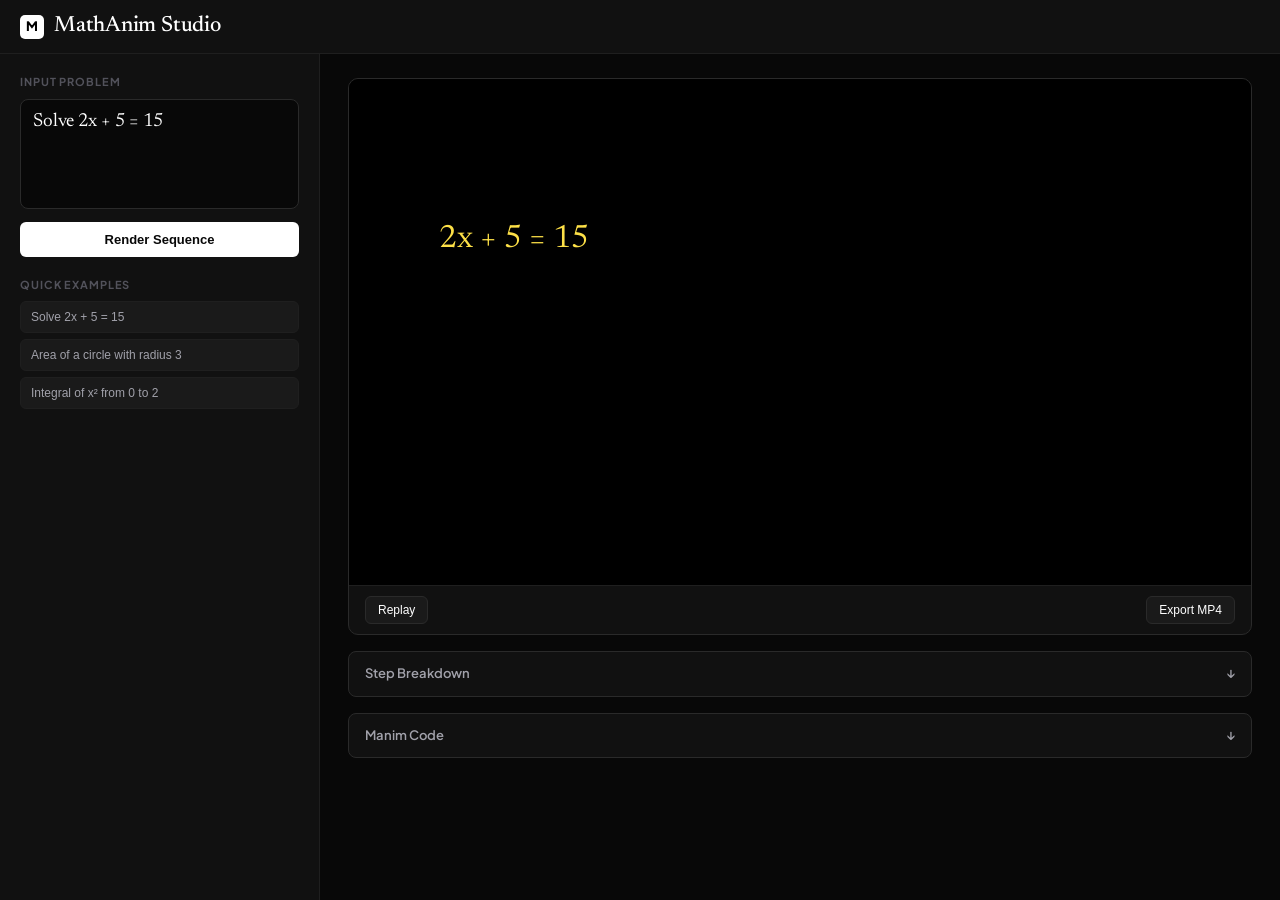
==== MathAnim Studio.html @ 19101f1b "feat: deterministic template engine, compass constructions, and agent pipeline upgrade - Added 18 de" ====
<!DOCTYPE html>
<html lang="en">
<head>
<meta charset="utf-8">
<meta name="viewport" content="width=device-width, initial-scale=1">
<title>MathAnim Studio</title>
<link rel="preconnect" href="https://fonts.googleapis.com">
<link href="https://fonts.googleapis.com/css2?family=Fira+Code:wght@400;500&family=Newsreader:ital,opsz,wght@0,6..72,400;0,6..72,500;1,6..72,400&family=Plus+Jakarta+Sans:wght@400;500;600;700&display=swap" rel="stylesheet">
<style>
:root {
  /* Classic Obsidian Theme */
  --bg-app: #080808;
  --bg-sidebar: #111111;
  --bg-card: #1a1a1a;
  --bg-card-hover: #262626;
  --stage-bg: #000000;
  
  --border: #2a2a2a;
  --border-subtle: #1f1f1f;
  
  --text-main: #ffffff;
  --text-muted: #a1a1aa;
  --text-dim: #52525b;
  
  --accent: #ffffff;
  --accent-gold: #fde047;
  
  --font-sans: 'Plus Jakarta Sans', system-ui, sans-serif;
  --font-serif: 'Newsreader', serif;
  --font-mono: 'Fira Code', monospace;
}

* { box-sizing: border-box; margin: 0; padding: 0; }

body {
  background: var(--bg-app);
  color: var(--text-main);
  font-family: var(--font-sans);
  font-size: 14px;
  line-height: 1.5;
  min-height: 100vh;
  display: flex;
  flex-direction: column;
}

header {
  height: 54px;
  border-bottom: 1px solid var(--border-subtle);
  padding: 0 20px;
  display: flex;
  align-items: center;
  justify-content: space-between;
  background: var(--bg-sidebar);
}

.brand {
  display: flex;
  align-items: center;
  gap: 10px;
}

.brand-badge {
  width: 24px;
  height: 24px;
  background: var(--accent);
  border-radius: 5px;
  color: #000;
  font-weight: 800;
  font-size: 13px;
  display: flex;
  align-items: center;
  justify-content: center;
}

.brand-title {
  font-family: var(--font-serif);
  font-size: 22px;
  font-weight: 500;
  letter-spacing: -0.01em;
}

.app-grid {
  display: grid;
  grid-template-columns: 320px 1fr;
  flex: 1;
}

@media (max-width: 860px) {
  .app-grid { grid-template-columns: 1fr; }
}

aside {
  background: var(--bg-sidebar);
  border-right: 1px solid var(--border-subtle);
  padding: 20px;
  display: flex;
  flex-direction: column;
  gap: 20px;
}

.section-label {
  font-size: 11px;
  font-weight: 700;
  text-transform: uppercase;
  letter-spacing: 0.08em;
  color: var(--text-dim);
  margin-bottom: 8px;
}

textarea#q {
  width: 100%;
  height: 110px;
  background: var(--bg-app);
  border: 1px solid var(--border);
  border-radius: 8px;
  padding: 12px;
  color: var(--text-main);
  font-family: var(--font-serif);
  font-size: 19px;
  resize: none;
  transition: border-color 0.15s;
}

textarea#q:focus {
  outline: none;
  border-color: var(--accent-gold);
}

.primary-btn {
  width: 100%;
  background: var(--text-main);
  color: var(--bg-app);
  border: none;
  border-radius: 6px;
  padding: 10px 14px;
  font-weight: 600;
  font-size: 13px;
  cursor: pointer;
  margin-top: 8px;
  transition: opacity 0.15s;
}

.primary-btn:hover { opacity: 0.9; }

.preset-chip {
  background: var(--bg-card);
  border: 1px solid var(--border-subtle);
  color: var(--text-muted);
  padding: 8px 10px;
  border-radius: 6px;
  text-align: left;
  font-size: 12px;
  cursor: pointer;
  margin-bottom: 6px;
  width: 100%;
  transition: all 0.15s;
}

.preset-chip:hover {
  background: var(--bg-card-hover);
  color: var(--text-main);
  border-color: var(--border);
}

main {
  padding: 24px 28px;
  display: flex;
  flex-direction: column;
  gap: 16px;
  max-width: 1000px;
}

.viewport-card {
  background: var(--bg-sidebar);
  border: 1px solid var(--border);
  border-radius: 10px;
  overflow: hidden;
}

.stage {
  background: var(--stage-bg);
  aspect-ratio: 16/9;
  padding: 6% 10%;
  display: flex;
  flex-direction: column;
  justify-content: center;
  gap: 14px;
  border-bottom: 1px solid var(--border-subtle);
}

.stage div {
  font-family: var(--font-serif);
  font-size: clamp(20px, 3vw, 32px);
  color: var(--text-main);
  opacity: 0;
  transform: translateY(6px);
  transition: all 0.3s ease;
}

.stage div.on { opacity: 0.3; transform: none; }
.stage div.cur { opacity: 1; transform: none; color: var(--accent-gold); }

.action-bar {
  padding: 10px 16px;
  display: flex;
  justify-content: space-between;
  align-items: center;
}

.sec-btn {
  background: var(--bg-card);
  border: 1px solid var(--border);
  color: var(--text-main);
  padding: 6px 12px;
  border-radius: 6px;
  font-size: 12px;
  font-weight: 500;
  cursor: pointer;
  transition: background 0.15s;
}

.sec-btn:hover { background: var(--bg-card-hover); }

details {
  background: var(--bg-sidebar);
  border: 1px solid var(--border);
  border-radius: 8px;
  overflow: hidden;
}

summary {
  padding: 12px 16px;
  font-weight: 600;
  font-size: 13px;
  color: var(--text-muted);
  cursor: pointer;
  display: flex;
  justify-content: space-between;
  user-select: none;
}

summary:hover { color: var(--text-main); }

.drawer-inner {
  padding: 16px 20px;
  border-top: 1px solid var(--border-subtle);
  background: var(--bg-app);
}

.solution-block {
  display: flex;
  flex-direction: column;
}

.step-row {
  display: grid;
  grid-template-columns: 32px 1fr;
  gap: 14px;
  padding: 14px 0;
  border-bottom: 1px solid var(--border-subtle);
}

.step-row:last-child {
  border-bottom: none;
  padding-bottom: 0;
}

.step-row:first-child {
  padding-top: 0;
}

.step-idx {
  font-size: 12px;
  font-weight: 700;
  color: var(--text-dim);
  padding-top: 3px;
}

.step-body {
  display: flex;
  flex-direction: column;
  gap: 4px;
}

.step-math {
  font-family: var(--font-serif);
  font-size: 20px;
  color: var(--text-main);
  line-height: 1.2;
}

.step-txt {
  font-size: 13px;
  color: var(--text-muted);
  font-weight: 500;
}

.step-note {
  font-size: 12px;
  color: var(--text-muted);
  background: var(--bg-sidebar);
  border-left: 2px solid var(--accent);
  padding: 6px 10px;
  margin-top: 6px;
  border-radius: 0 4px 4px 0;
  line-height: 1.45;
}

pre {
  font-family: var(--font-mono);
  font-size: 12px;
  color: var(--text-muted);
  line-height: 1.6;
  overflow-x: auto;
}
</style>
</head>
<body>

<header>
  <div class="brand">
    <div class="brand-badge">M</div>
    <span class="brand-title">MathAnim Studio</span>
  </div>
</header>

<div class="app-grid">
  <aside>
    <div>
      <div class="section-label">Input Problem</div>
      <textarea id="q">Solve 2x + 5 = 15</textarea>
      <button class="primary-btn" id="go">Render Sequence</button>
    </div>

    <div>
      <div class="section-label">Quick Examples</div>
      <button class="preset-chip">Solve 2x + 5 = 15</button>
      <button class="preset-chip">Area of a circle with radius 3</button>
      <button class="preset-chip">Integral of x² from 0 to 2</button>
    </div>
  </aside>

  <main>
    <div class="viewport-card">
      <div class="stage" id="stage"></div>
      <div class="action-bar">
        <button class="sec-btn" id="replay">Replay</button>
        <button class="sec-btn" id="dl">Export MP4</button>
      </div>
    </div>

    <details>
      <summary><span>Step Breakdown</span><span>↓</span></summary>
      <div class="drawer-inner">
        <div class="solution-block" id="steps"></div>
      </div>
    </details>

    <details>
      <summary><span>Manim Code</span><span>↓</span></summary>
      <div class="drawer-inner">
<pre>from manim import *

class MathSolution(Scene):
    def construct(self):
        eq1 = MathTex("2x + 5 = 15")
        self.play(Write(eq1))
        eq2 = MathTex("2x = 10")
        self.play(Transform(eq1, eq2))
        eq3 = MathTex("x = 5")
        self.play(Transform(eq1, eq3))</pre>
      </div>
    </details>
  </main>
</div>

<script>
var $ = function(i) { return document.getElementById(i); };

var S = [
  [
    '2x + 5 = 15', 
    'Start with the equation.',
    'Isolate the variable term (2x) by undoing addition first.'
  ],
  [
    '2x = 10', 
    'Subtract 5 from both sides.',
    'Whatever operation is applied to one side must be applied to the other to preserve equality: (2x + 5) - 5 = 15 - 5.'
  ],
  [
    'x = 5', 
    'Divide both sides by 2.',
    'Since x is multiplied by 2, perform the inverse operation (division by 2) to solve for x: 10 / 2 = 5.'
  ],
  [
    '2(5) + 5 = 15', 
    'Verify substitution result.',
    'Substitute x = 5 back into the original equation: 2(5) + 5 = 10 + 5 = 15. The solution holds true.'
  ]
];

var timer = null;

S.forEach(function(s, i) {
  var d = document.createElement('div');
  d.textContent = s[0];
  $('stage').appendChild(d);
  
  var row = document.createElement('div');
  row.className = 'step-row';
  
  var html = '<span class="step-idx">0' + (i + 1) + '</span>' +
             '<div class="step-body">' +
               '<div class="step-math">' + s[0] + '</div>' +
               '<div class="step-txt">' + s[1] + '</div>';
               
  if (s[2]) {
    html += '<div class="step-note">' + s[2] + '</div>';
  }
  
  html += '</div>';
  row.innerHTML = html;
  $('steps').appendChild(row);
});

function show(n) {
  var d = $('stage').children;
  for (var i = 0; i < S.length; i++) {
    d[i].className = i < n ? 'on' : i === n ? 'cur' : '';
  }
}

function play() {
  clearInterval(timer);
  var i = 0;
  show(-1);
  timer = setInterval(function() {
    show(i);
    i++;
    if (i >= S.length) clearInterval(timer);
  }, 2000);
  setTimeout(function() { show(0); i = 1; }, 50);
}

$('replay').onclick = play;
$('go').onclick = play;
document.querySelectorAll('.preset-chip').forEach(function(b) {
  b.onclick = function() { $('q').value = b.textContent; };
});

play();
</script>
</body>
</html>
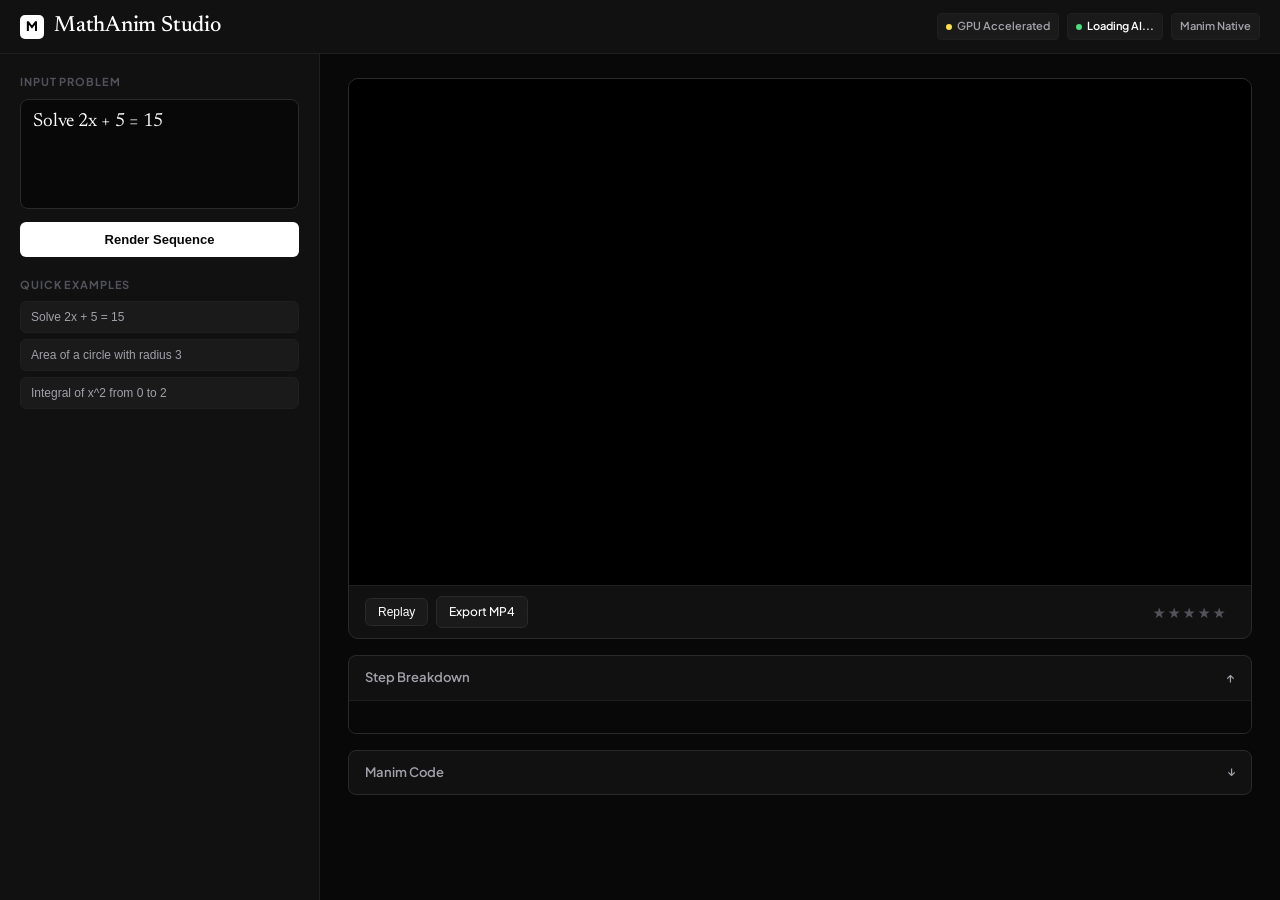
==== commit 6bbb4e40: "feat(ui): match obsidian studio design and typography from MathAnim Studio.html - Adopted Classic Ob" ====
--- a/MathAnim Studio.html
+++ b/MathAnim Studio.html
@@ -1,365 +1,342 @@
 <!DOCTYPE html>
 <html lang="en">
 <head>
-<meta charset="utf-8">
-<meta name="viewport" content="width=device-width, initial-scale=1">
-<title>MathAnim Studio</title>
-<link rel="preconnect" href="https://fonts.googleapis.com">
-<link href="https://fonts.googleapis.com/css2?family=Fira+Code:wght@400;500&family=Newsreader:ital,opsz,wght@0,6..72,400;0,6..72,500;1,6..72,400&family=Plus+Jakarta+Sans:wght@400;500;600;700&display=swap" rel="stylesheet">
-<style>
-:root {
-  /* Classic Obsidian Theme */
-  --bg-app: #080808;
-  --bg-sidebar: #111111;
-  --bg-card: #1a1a1a;
-  --bg-card-hover: #262626;
-  --stage-bg: #000000;
-  
-  --border: #2a2a2a;
-  --border-subtle: #1f1f1f;
-  
-  --text-main: #ffffff;
-  --text-muted: #a1a1aa;
-  --text-dim: #52525b;
-  
-  --accent: #ffffff;
-  --accent-gold: #fde047;
-  
-  --font-sans: 'Plus Jakarta Sans', system-ui, sans-serif;
-  --font-serif: 'Newsreader', serif;
-  --font-mono: 'Fira Code', monospace;
-}
-
-* { box-sizing: border-box; margin: 0; padding: 0; }
-
-body {
-  background: var(--bg-app);
-  color: var(--text-main);
-  font-family: var(--font-sans);
-  font-size: 14px;
-  line-height: 1.5;
-  min-height: 100vh;
-  display: flex;
-  flex-direction: column;
-}
-
-header {
-  height: 54px;
-  border-bottom: 1px solid var(--border-subtle);
-  padding: 0 20px;
-  display: flex;
-  align-items: center;
-  justify-content: space-between;
-  background: var(--bg-sidebar);
-}
-
-.brand {
-  display: flex;
-  align-items: center;
-  gap: 10px;
-}
-
-.brand-badge {
-  width: 24px;
-  height: 24px;
-  background: var(--accent);
-  border-radius: 5px;
-  color: #000;
-  font-weight: 800;
-  font-size: 13px;
-  display: flex;
-  align-items: center;
-  justify-content: center;
-}
-
-.brand-title {
-  font-family: var(--font-serif);
-  font-size: 22px;
-  font-weight: 500;
-  letter-spacing: -0.01em;
-}
-
-.app-grid {
-  display: grid;
-  grid-template-columns: 320px 1fr;
-  flex: 1;
-}
-
-@media (max-width: 860px) {
-  .app-grid { grid-template-columns: 1fr; }
-}
-
-aside {
-  background: var(--bg-sidebar);
-  border-right: 1px solid var(--border-subtle);
-  padding: 20px;
-  display: flex;
-  flex-direction: column;
-  gap: 20px;
-}
-
-.section-label {
-  font-size: 11px;
-  font-weight: 700;
-  text-transform: uppercase;
-  letter-spacing: 0.08em;
-  color: var(--text-dim);
-  margin-bottom: 8px;
-}
-
-textarea#q {
-  width: 100%;
-  height: 110px;
-  background: var(--bg-app);
-  border: 1px solid var(--border);
-  border-radius: 8px;
-  padding: 12px;
-  color: var(--text-main);
-  font-family: var(--font-serif);
-  font-size: 19px;
-  resize: none;
-  transition: border-color 0.15s;
-}
-
-textarea#q:focus {
-  outline: none;
-  border-color: var(--accent-gold);
-}
-
-.primary-btn {
-  width: 100%;
-  background: var(--text-main);
-  color: var(--bg-app);
-  border: none;
-  border-radius: 6px;
-  padding: 10px 14px;
-  font-weight: 600;
-  font-size: 13px;
-  cursor: pointer;
-  margin-top: 8px;
-  transition: opacity 0.15s;
-}
-
-.primary-btn:hover { opacity: 0.9; }
-
-.preset-chip {
-  background: var(--bg-card);
-  border: 1px solid var(--border-subtle);
-  color: var(--text-muted);
-  padding: 8px 10px;
-  border-radius: 6px;
-  text-align: left;
-  font-size: 12px;
-  cursor: pointer;
-  margin-bottom: 6px;
-  width: 100%;
-  transition: all 0.15s;
-}
-
-.preset-chip:hover {
-  background: var(--bg-card-hover);
-  color: var(--text-main);
-  border-color: var(--border);
-}
-
-main {
-  padding: 24px 28px;
-  display: flex;
-  flex-direction: column;
-  gap: 16px;
-  max-width: 1000px;
-}
-
-.viewport-card {
-  background: var(--bg-sidebar);
-  border: 1px solid var(--border);
-  border-radius: 10px;
-  overflow: hidden;
-}
-
-.stage {
-  background: var(--stage-bg);
-  aspect-ratio: 16/9;
-  padding: 6% 10%;
-  display: flex;
-  flex-direction: column;
-  justify-content: center;
-  gap: 14px;
-  border-bottom: 1px solid var(--border-subtle);
-}
-
-.stage div {
-  font-family: var(--font-serif);
-  font-size: clamp(20px, 3vw, 32px);
-  color: var(--text-main);
-  opacity: 0;
-  transform: translateY(6px);
-  transition: all 0.3s ease;
-}
-
-.stage div.on { opacity: 0.3; transform: none; }
-.stage div.cur { opacity: 1; transform: none; color: var(--accent-gold); }
-
-.action-bar {
-  padding: 10px 16px;
-  display: flex;
-  justify-content: space-between;
-  align-items: center;
-}
-
-.sec-btn {
-  background: var(--bg-card);
-  border: 1px solid var(--border);
-  color: var(--text-main);
-  padding: 6px 12px;
-  border-radius: 6px;
-  font-size: 12px;
-  font-weight: 500;
-  cursor: pointer;
-  transition: background 0.15s;
-}
-
-.sec-btn:hover { background: var(--bg-card-hover); }
-
-details {
-  background: var(--bg-sidebar);
-  border: 1px solid var(--border);
-  border-radius: 8px;
-  overflow: hidden;
-}
-
-summary {
-  padding: 12px 16px;
-  font-weight: 600;
-  font-size: 13px;
-  color: var(--text-muted);
-  cursor: pointer;
-  display: flex;
-  justify-content: space-between;
-  user-select: none;
-}
-
-summary:hover { color: var(--text-main); }
-
-.drawer-inner {
-  padding: 16px 20px;
-  border-top: 1px solid var(--border-subtle);
-  background: var(--bg-app);
-}
-
-.solution-block {
-  display: flex;
-  flex-direction: column;
-}
-
-.step-row {
-  display: grid;
-  grid-template-columns: 32px 1fr;
-  gap: 14px;
-  padding: 14px 0;
-  border-bottom: 1px solid var(--border-subtle);
-}
-
-.step-row:last-child {
-  border-bottom: none;
-  padding-bottom: 0;
-}
-
-.step-row:first-child {
-  padding-top: 0;
-}
-
-.step-idx {
-  font-size: 12px;
-  font-weight: 700;
-  color: var(--text-dim);
-  padding-top: 3px;
-}
-
-.step-body {
-  display: flex;
-  flex-direction: column;
-  gap: 4px;
-}
-
-.step-math {
-  font-family: var(--font-serif);
-  font-size: 20px;
-  color: var(--text-main);
-  line-height: 1.2;
-}
-
-.step-txt {
-  font-size: 13px;
-  color: var(--text-muted);
-  font-weight: 500;
-}
-
-.step-note {
-  font-size: 12px;
-  color: var(--text-muted);
-  background: var(--bg-sidebar);
-  border-left: 2px solid var(--accent);
-  padding: 6px 10px;
-  margin-top: 6px;
-  border-radius: 0 4px 4px 0;
-  line-height: 1.45;
-}
-
-pre {
-  font-family: var(--font-mono);
-  font-size: 12px;
-  color: var(--text-muted);
-  line-height: 1.6;
-  overflow-x: auto;
-}
-</style>
+  <meta charset="utf-8" />
+  <meta name="viewport" content="width=device-width, initial-scale=1" />
+  <title>MathAnim Studio</title>
+  <link rel="preconnect" href="https://fonts.googleapis.com" />
+  <link rel="preconnect" href="https://fonts.gstatic.com" crossorigin />
+  <link href="https://fonts.googleapis.com/css2?family=Fira+Code:wght@400;500&family=Newsreader:ital,opsz,wght@0,6..72,400;0,6..72,500;1,6..72,400&family=Plus+Jakarta+Sans:wght@400;500;600;700&display=swap" rel="stylesheet" />
+  <link rel="stylesheet" href="/static/style.css" />
+  <style>
+    /* Inlined Fallback Styles matching Obsidian Theme */
+    :root {
+      --bg-app: #080808;
+      --bg-sidebar: #111111;
+      --bg-card: #1a1a1a;
+      --bg-card-hover: #262626;
+      --stage-bg: #000000;
+      --border: #2a2a2a;
+      --border-subtle: #1f1f1f;
+      --text-main: #ffffff;
+      --text-muted: #a1a1aa;
+      --text-dim: #52525b;
+      --accent: #ffffff;
+      --accent-gold: #fde047;
+      --font-sans: 'Plus Jakarta Sans', system-ui, sans-serif;
+      --font-serif: 'Newsreader', serif;
+      --font-mono: 'Fira Code', monospace;
+    }
+    * { box-sizing: border-box; margin: 0; padding: 0; }
+    body {
+      background: var(--bg-app);
+      color: var(--text-main);
+      font-family: var(--font-sans);
+      font-size: 14px;
+      line-height: 1.5;
+      min-height: 100vh;
+      display: flex;
+      flex-direction: column;
+    }
+    header {
+      height: 54px;
+      border-bottom: 1px solid var(--border-subtle);
+      padding: 0 20px;
+      display: flex;
+      align-items: center;
+      justify-content: space-between;
+      background: var(--bg-sidebar);
+    }
+    .brand { display: flex; align-items: center; gap: 10px; }
+    .brand-badge {
+      width: 24px; height: 24px;
+      background: var(--accent);
+      border-radius: 5px;
+      color: #000;
+      font-weight: 800;
+      font-size: 13px;
+      display: flex; align-items: center; justify-content: center;
+    }
+    .brand-title {
+      font-family: var(--font-serif);
+      font-size: 22px;
+      font-weight: 500;
+      letter-spacing: -0.01em;
+    }
+    .header-badges { display: flex; align-items: center; gap: 8px; }
+    .badge {
+      font-size: 11px; font-weight: 600;
+      padding: 4px 8px; border-radius: 4px;
+      background: var(--bg-card);
+      border: 1px solid var(--border-subtle);
+      color: var(--text-muted);
+      display: flex; align-items: center; gap: 5px;
+    }
+    .badge-dot { width: 6px; height: 6px; border-radius: 50%; background: var(--text-dim); }
+    .badge-gpu .badge-dot { background: var(--accent-gold); }
+    .badge-model { color: var(--text-main); }
+    .app-grid {
+      display: grid;
+      grid-template-columns: 320px 1fr;
+      flex: 1;
+    }
+    @media (max-width: 860px) { .app-grid { grid-template-columns: 1fr; } }
+    aside {
+      background: var(--bg-sidebar);
+      border-right: 1px solid var(--border-subtle);
+      padding: 20px;
+      display: flex; flex-direction: column; gap: 20px;
+    }
+    .section-label {
+      font-size: 11px; font-weight: 700;
+      text-transform: uppercase;
+      letter-spacing: 0.08em;
+      color: var(--text-dim);
+      margin-bottom: 8px;
+    }
+    textarea#q {
+      width: 100%; height: 110px;
+      background: var(--bg-app);
+      border: 1px solid var(--border);
+      border-radius: 8px;
+      padding: 12px;
+      color: var(--text-main);
+      font-family: var(--font-serif);
+      font-size: 19px;
+      resize: none;
+      transition: border-color 0.15s;
+    }
+    textarea#q:focus { outline: none; border-color: var(--accent-gold); }
+    .primary-btn {
+      width: 100%;
+      background: var(--text-main);
+      color: var(--bg-app);
+      border: none;
+      border-radius: 6px;
+      padding: 10px 14px;
+      font-weight: 600; font-size: 13px;
+      cursor: pointer;
+      margin-top: 8px;
+      transition: opacity 0.15s;
+    }
+    .primary-btn:hover { opacity: 0.9; }
+    .primary-btn:disabled { opacity: 0.4; cursor: not-allowed; }
+    .preset-chip {
+      background: var(--bg-card);
+      border: 1px solid var(--border-subtle);
+      color: var(--text-muted);
+      padding: 8px 10px;
+      border-radius: 6px;
+      text-align: left;
+      font-size: 12px;
+      cursor: pointer;
+      margin-bottom: 6px;
+      width: 100%;
+      transition: all 0.15s;
+      overflow: hidden; text-overflow: ellipsis; white-space: nowrap;
+    }
+    .preset-chip:hover {
+      background: var(--bg-card-hover);
+      color: var(--text-main);
+      border-color: var(--border);
+    }
+    .preset-chip span.chip-cat { color: var(--text-dim); font-weight: 600; margin-right: 4px; }
+    .pipeline-tracker {
+      display: none;
+      background: var(--bg-card);
+      border: 1px solid var(--border);
+      border-radius: 6px;
+      padding: 12px;
+      margin-top: 10px;
+    }
+    .tracker-header {
+      display: flex; justify-content: space-between; align-items: center;
+      font-size: 11px; font-weight: 600; color: var(--text-muted); margin-bottom: 6px;
+    }
+    .progress-track {
+      width: 100%; height: 3px; background: var(--border-subtle); border-radius: 2px; overflow: hidden;
+    }
+    .progress-fill { height: 100%; width: 0%; background: var(--accent-gold); transition: width 0.3s ease; }
+    .error-banner {
+      display: none; font-size: 12px; color: #f87171;
+      background: rgba(239, 68, 68, 0.1); border: 1px solid rgba(239, 68, 68, 0.2);
+      border-radius: 6px; padding: 8px 10px; margin-top: 8px;
+    }
+    main {
+      padding: 24px 28px;
+      display: flex; flex-direction: column; gap: 16px;
+      max-width: 1000px;
+    }
+    .viewport-card {
+      background: var(--bg-sidebar);
+      border: 1px solid var(--border);
+      border-radius: 10px;
+      overflow: hidden;
+    }
+    .stage {
+      background: var(--stage-bg);
+      aspect-ratio: 16/9;
+      padding: 6% 10%;
+      display: flex; flex-direction: column; justify-content: center;
+      gap: 14px;
+      border-bottom: 1px solid var(--border-subtle);
+      position: relative;
+      overflow: hidden;
+    }
+    .stage-sequence {
+      display: flex; flex-direction: column; justify-content: center;
+      gap: 14px; width: 100%; height: 100%;
+    }
+    .stage-sequence div {
+      font-family: var(--font-serif);
+      font-size: clamp(20px, 3vw, 32px);
+      color: var(--text-main);
+      opacity: 0; transform: translateY(6px);
+      transition: all 0.3s ease;
+    }
+    .stage-sequence div.on { opacity: 0.3; transform: none; }
+    .stage-sequence div.cur { opacity: 1; transform: none; color: var(--accent-gold); }
+    #resultVideo { display: none; width: 100%; height: 100%; object-fit: contain; background: #000; }
+    .action-bar { padding: 10px 16px; display: flex; justify-content: space-between; align-items: center; }
+    .action-left { display: flex; align-items: center; gap: 8px; }
+    .action-right { display: flex; align-items: center; gap: 10px; }
+    .sec-btn {
+      background: var(--bg-card);
+      border: 1px solid var(--border);
+      color: var(--text-main);
+      padding: 6px 12px;
+      border-radius: 6px;
+      font-size: 12px; font-weight: 500;
+      cursor: pointer; transition: background 0.15s;
+      text-decoration: none; display: inline-flex; align-items: center; gap: 4px;
+    }
+    .sec-btn:hover { background: var(--bg-card-hover); }
+    .star-rating { display: flex; align-items: center; gap: 3px; cursor: pointer; }
+    .star-rating span { font-size: 14px; color: var(--text-dim); transition: color 0.15s; }
+    .star-rating span:hover, .star-rating span.active { color: var(--accent-gold); }
+    details { background: var(--bg-sidebar); border: 1px solid var(--border); border-radius: 8px; overflow: hidden; }
+    summary {
+      padding: 12px 16px; font-weight: 600; font-size: 13px; color: var(--text-muted);
+      cursor: pointer; display: flex; justify-content: space-between; user-select: none;
+    }
+    summary:hover { color: var(--text-main); }
+    summary .chevron { transition: transform 0.2s ease; font-size: 12px; }
+    details[open] summary .chevron { transform: rotate(180deg); }
+    .drawer-inner { padding: 16px 20px; border-top: 1px solid var(--border-subtle); background: var(--bg-app); }
+    .solution-block { display: flex; flex-direction: column; }
+    .step-row {
+      display: grid; grid-template-columns: 32px 1fr; gap: 14px; padding: 14px 0; border-bottom: 1px solid var(--border-subtle);
+    }
+    .step-row:last-child { border-bottom: none; padding-bottom: 0; }
+    .step-row:first-child { padding-top: 0; }
+    .step-idx { font-size: 12px; font-weight: 700; color: var(--text-dim); padding-top: 3px; }
+    .step-body { display: flex; flex-direction: column; gap: 4px; }
+    .step-math { font-family: var(--font-serif); font-size: 20px; color: var(--text-main); line-height: 1.2; }
+    .step-txt { font-size: 13px; color: var(--text-muted); font-weight: 500; }
+    .step-note {
+      font-size: 12px; color: var(--text-muted); background: var(--bg-sidebar);
+      border-left: 2px solid var(--accent); padding: 6px 10px; margin-top: 6px;
+      border-radius: 0 4px 4px 0; line-height: 1.45;
+    }
+    pre {
+      font-family: var(--font-mono); font-size: 12px; color: var(--text-muted);
+      line-height: 1.6; overflow-x: auto; white-space: pre-wrap; word-break: break-all;
+    }
+  </style>
 </head>
 <body>
 
-<header>
-  <div class="brand">
-    <div class="brand-badge">M</div>
-    <span class="brand-title">MathAnim Studio</span>
-  </div>
-</header>
-
-<div class="app-grid">
-  <aside>
-    <div>
-      <div class="section-label">Input Problem</div>
-      <textarea id="q">Solve 2x + 5 = 15</textarea>
-      <button class="primary-btn" id="go">Render Sequence</button>
+  <header>
+    <div class="brand">
+      <div class="brand-badge">M</div>
+      <span class="brand-title">MathAnim Studio</span>
     </div>
 
-    <div>
-      <div class="section-label">Quick Examples</div>
-      <button class="preset-chip">Solve 2x + 5 = 15</button>
-      <button class="preset-chip">Area of a circle with radius 3</button>
-      <button class="preset-chip">Integral of x² from 0 to 2</button>
+    <div class="header-badges">
+      <div class="badge badge-gpu">
+        <span class="badge-dot"></span>
+        <span>GPU Accelerated</span>
+      </div>
+      <div class="badge badge-model">
+        <span class="badge-dot" style="background:#4ade80;"></span>
+        <span id="modelBadge">Loading AI...</span>
+      </div>
+      <div class="badge badge-engine">
+        <span>Manim Native</span>
+      </div>
     </div>
-  </aside>
-
-  <main>
-    <div class="viewport-card">
-      <div class="stage" id="stage"></div>
-      <div class="action-bar">
-        <button class="sec-btn" id="replay">Replay</button>
-        <button class="sec-btn" id="dl">Export MP4</button>
-      </div>
-    </div>
-
-    <details>
-      <summary><span>Step Breakdown</span><span>↓</span></summary>
-      <div class="drawer-inner">
-        <div class="solution-block" id="steps"></div>
-      </div>
-    </details>
-
-    <details>
-      <summary><span>Manim Code</span><span>↓</span></summary>
-      <div class="drawer-inner">
-<pre>from manim import *
+  </header>
+
+  <div class="app-grid">
+    <aside>
+      <div>
+        <div class="section-label">Input Problem</div>
+        <textarea id="q" placeholder="Type a mathematical problem...">Solve 2x + 5 = 15</textarea>
+        <button class="primary-btn" id="go">Render Sequence</button>
+        <div class="error-banner" id="errorBanner"></div>
+
+        <div class="pipeline-tracker" id="pipelineTracker">
+          <div class="tracker-header">
+            <span id="trackerStatus">Synthesizing...</span>
+            <span id="trackerPercent">0%</span>
+          </div>
+          <div class="progress-track">
+            <div class="progress-fill" id="progressFill"></div>
+          </div>
+        </div>
+      </div>
+
+      <div>
+        <div class="section-label">Quick Examples</div>
+        <div id="examplesContainer">
+          <button class="preset-chip">Solve 2x + 5 = 15</button>
+          <button class="preset-chip">Area of a circle with radius 3</button>
+          <button class="preset-chip">Integral of x^2 from 0 to 2</button>
+        </div>
+      </div>
+    </aside>
+
+    <main>
+      <div class="viewport-card">
+        <div class="stage" id="stage">
+          <div class="stage-sequence" id="stageSequence"></div>
+          <video id="resultVideo" controls playsinline>
+            <source id="resultSource" src="" type="video/mp4" />
+            Your browser does not support HTML5 video playback.
+          </video>
+        </div>
+        <div class="action-bar">
+          <div class="action-left">
+            <button class="sec-btn" id="replay">Replay</button>
+            <a class="sec-btn" id="dl" href="#" download="MathScene.mp4">Export MP4</a>
+          </div>
+          <div class="action-right">
+            <div class="star-rating" id="starRating">
+              <span data-val="1">★</span>
+              <span data-val="2">★</span>
+              <span data-val="3">★</span>
+              <span data-val="4">★</span>
+              <span data-val="5">★</span>
+            </div>
+            <span id="ratingStatus" style="font-size:11px; color:var(--text-dim);"></span>
+          </div>
+        </div>
+      </div>
+
+      <details open id="stepDrawer">
+        <summary><span>Step Breakdown</span><span class="chevron">↓</span></summary>
+        <div class="drawer-inner">
+          <div class="solution-block" id="steps"></div>
+        </div>
+      </details>
+
+      <details id="codeDrawer">
+        <summary><span>Manim Code</span><span class="chevron">↓</span></summary>
+        <div class="drawer-inner">
+          <div style="display:flex; justify-content:flex-end; margin-bottom:10px;">
+            <button class="sec-btn" id="copyBtn">Copy Code</button>
+          </div>
+          <pre><code id="codeDisplay">from manim import *
 
 class MathSolution(Scene):
     def construct(self):
@@ -368,88 +345,12 @@
         eq2 = MathTex("2x = 10")
         self.play(Transform(eq1, eq2))
         eq3 = MathTex("x = 5")
-        self.play(Transform(eq1, eq3))</pre>
-      </div>
-    </details>
-  </main>
-</div>
-
-<script>
-var $ = function(i) { return document.getElementById(i); };
-
-var S = [
-  [
-    '2x + 5 = 15', 
-    'Start with the equation.',
-    'Isolate the variable term (2x) by undoing addition first.'
-  ],
-  [
-    '2x = 10', 
-    'Subtract 5 from both sides.',
-    'Whatever operation is applied to one side must be applied to the other to preserve equality: (2x + 5) - 5 = 15 - 5.'
-  ],
-  [
-    'x = 5', 
-    'Divide both sides by 2.',
-    'Since x is multiplied by 2, perform the inverse operation (division by 2) to solve for x: 10 / 2 = 5.'
-  ],
-  [
-    '2(5) + 5 = 15', 
-    'Verify substitution result.',
-    'Substitute x = 5 back into the original equation: 2(5) + 5 = 10 + 5 = 15. The solution holds true.'
-  ]
-];
-
-var timer = null;
-
-S.forEach(function(s, i) {
-  var d = document.createElement('div');
-  d.textContent = s[0];
-  $('stage').appendChild(d);
-  
-  var row = document.createElement('div');
-  row.className = 'step-row';
-  
-  var html = '<span class="step-idx">0' + (i + 1) + '</span>' +
-             '<div class="step-body">' +
-               '<div class="step-math">' + s[0] + '</div>' +
-               '<div class="step-txt">' + s[1] + '</div>';
-               
-  if (s[2]) {
-    html += '<div class="step-note">' + s[2] + '</div>';
-  }
-  
-  html += '</div>';
-  row.innerHTML = html;
-  $('steps').appendChild(row);
-});
-
-function show(n) {
-  var d = $('stage').children;
-  for (var i = 0; i < S.length; i++) {
-    d[i].className = i < n ? 'on' : i === n ? 'cur' : '';
-  }
-}
-
-function play() {
-  clearInterval(timer);
-  var i = 0;
-  show(-1);
-  timer = setInterval(function() {
-    show(i);
-    i++;
-    if (i >= S.length) clearInterval(timer);
-  }, 2000);
-  setTimeout(function() { show(0); i = 1; }, 50);
-}
-
-$('replay').onclick = play;
-$('go').onclick = play;
-document.querySelectorAll('.preset-chip').forEach(function(b) {
-  b.onclick = function() { $('q').value = b.textContent; };
-});
-
-play();
-</script>
+        self.play(Transform(eq1, eq3))</code></pre>
+        </div>
+      </details>
+    </main>
+  </div>
+
+  <script src="/static/script.js"></script>
 </body>
 </html>
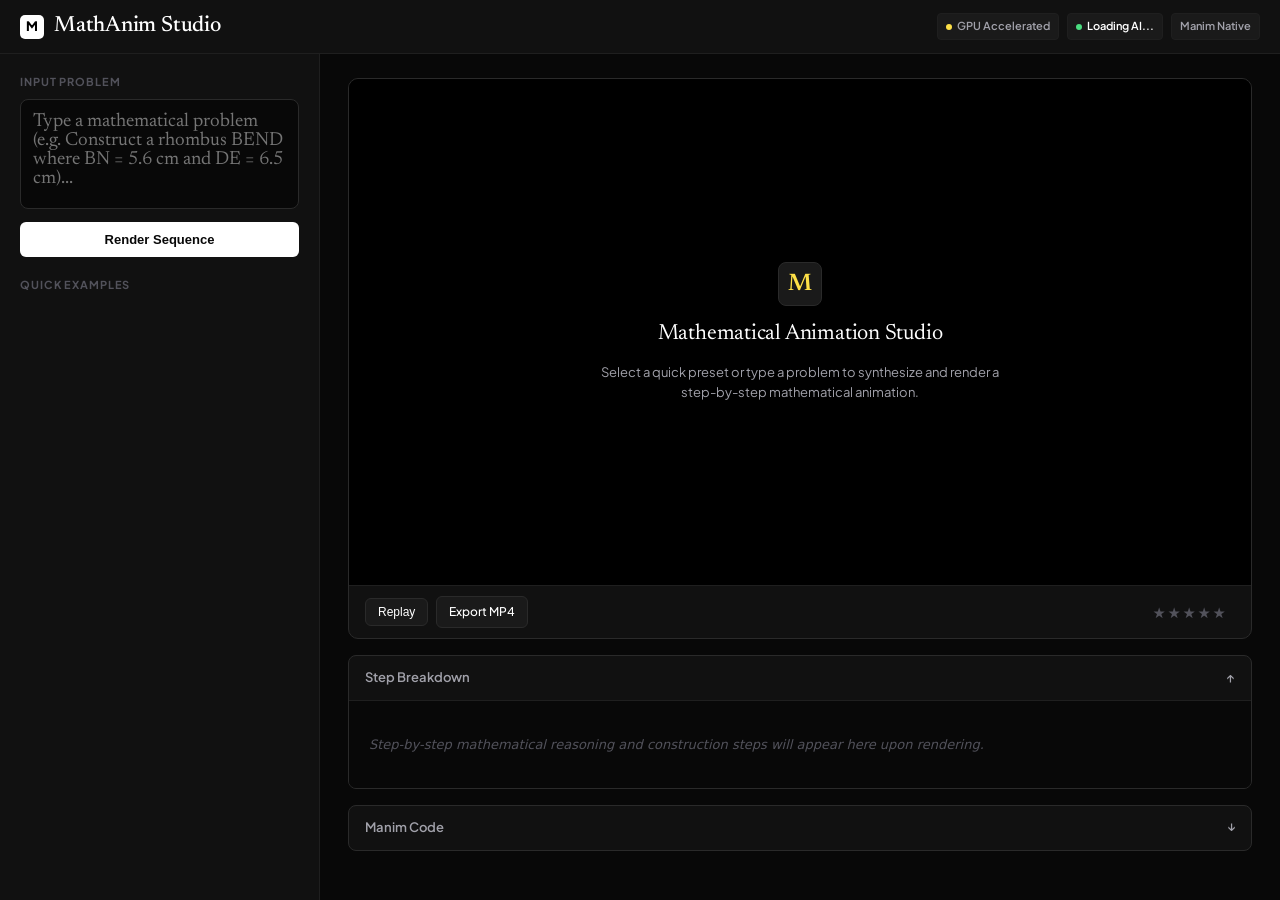
==== commit 19e49db2: "fix(ui): remove temporary 2x+5=15 mock placeholders in favor of dynamic idle and loading states" ====
--- a/MathAnim Studio.html
+++ b/MathAnim Studio.html
@@ -183,19 +183,43 @@
       position: relative;
       overflow: hidden;
     }
-    .stage-sequence {
-      display: flex; flex-direction: column; justify-content: center;
-      gap: 14px; width: 100%; height: 100%;
-    }
-    .stage-sequence div {
-      font-family: var(--font-serif);
-      font-size: clamp(20px, 3vw, 32px);
-      color: var(--text-main);
-      opacity: 0; transform: translateY(6px);
-      transition: all 0.3s ease;
-    }
-    .stage-sequence div.on { opacity: 0.3; transform: none; }
-    .stage-sequence div.cur { opacity: 1; transform: none; color: var(--accent-gold); }
+    .stage-idle {
+      display: flex; flex-direction: column; align-items: center; justify-content: center;
+      gap: 12px; text-align: center; height: 100%; width: 100%;
+    }
+    .stage-idle-badge {
+      width: 44px; height: 44px; border-radius: 8px; background: var(--bg-card);
+      border: 1px solid var(--border); color: var(--accent-gold); font-family: var(--font-serif);
+      font-size: 24px; font-weight: 600; display: flex; align-items: center; justify-content: center;
+    }
+    .stage-idle-title {
+      font-family: var(--font-serif); font-size: 22px; color: var(--text-main); letter-spacing: -0.01em;
+    }
+    .stage-idle-desc {
+      font-size: 13px; color: var(--text-muted); max-width: 420px; line-height: 1.5;
+    }
+    .stage-loading {
+      display: flex; flex-direction: column; align-items: center; justify-content: center;
+      gap: 16px; text-align: center; height: 100%; width: 100%;
+    }
+    .stage-loading-pulse {
+      width: 38px; height: 38px; border-radius: 50%;
+      border: 2px solid var(--border); border-top-color: var(--accent-gold);
+      animation: spin 0.9s linear infinite;
+    }
+    @keyframes spin {
+      to { transform: rotate(360deg); }
+    }
+    .stage-loading-prompt {
+      font-family: var(--font-serif); font-size: 20px; color: var(--accent-gold);
+      max-width: 520px; line-height: 1.35; padding: 0 16px;
+    }
+    .stage-loading-status {
+      font-size: 13px; color: var(--text-muted); letter-spacing: 0.02em;
+    }
+    .empty-state {
+      padding: 18px 0; color: var(--text-dim); font-size: 13px; font-style: italic;
+    }
     #resultVideo { display: none; width: 100%; height: 100%; object-fit: contain; background: #000; }
     .action-bar { padding: 10px 16px; display: flex; justify-content: space-between; align-items: center; }
     .action-left { display: flex; align-items: center; gap: 8px; }
@@ -271,7 +295,7 @@
     <aside>
       <div>
         <div class="section-label">Input Problem</div>
-        <textarea id="q" placeholder="Type a mathematical problem...">Solve 2x + 5 = 15</textarea>
+        <textarea id="q" placeholder="Type a mathematical problem (e.g. Construct a rhombus BEND where BN = 5.6 cm and DE = 6.5 cm)..."></textarea>
         <button class="primary-btn" id="go">Render Sequence</button>
         <div class="error-banner" id="errorBanner"></div>
 
@@ -289,9 +313,7 @@
       <div>
         <div class="section-label">Quick Examples</div>
         <div id="examplesContainer">
-          <button class="preset-chip">Solve 2x + 5 = 15</button>
-          <button class="preset-chip">Area of a circle with radius 3</button>
-          <button class="preset-chip">Integral of x^2 from 0 to 2</button>
+          <!-- Dynamically loaded from /examples -->
         </div>
       </div>
     </aside>
@@ -299,7 +321,16 @@
     <main>
       <div class="viewport-card">
         <div class="stage" id="stage">
-          <div class="stage-sequence" id="stageSequence"></div>
+          <div class="stage-idle" id="stageIdle">
+            <div class="stage-idle-badge">M</div>
+            <div class="stage-idle-title">Mathematical Animation Studio</div>
+            <div class="stage-idle-desc">Select a quick preset or type a problem to synthesize and render a step-by-step mathematical animation.</div>
+          </div>
+          <div class="stage-loading" id="stageLoading" style="display:none;">
+            <div class="stage-loading-pulse"></div>
+            <div class="stage-loading-prompt" id="loadingPrompt">Synthesizing Animation...</div>
+            <div class="stage-loading-status" id="loadingStatus">Analyzing mathematical parameters & coordinates...</div>
+          </div>
           <video id="resultVideo" controls playsinline>
             <source id="resultSource" src="" type="video/mp4" />
             Your browser does not support HTML5 video playback.
@@ -326,7 +357,9 @@
       <details open id="stepDrawer">
         <summary><span>Step Breakdown</span><span class="chevron">↓</span></summary>
         <div class="drawer-inner">
-          <div class="solution-block" id="steps"></div>
+          <div class="solution-block" id="steps">
+            <div class="empty-state">Step-by-step mathematical reasoning and construction steps will appear here upon rendering.</div>
+          </div>
         </div>
       </details>
 
@@ -336,16 +369,7 @@
           <div style="display:flex; justify-content:flex-end; margin-bottom:10px;">
             <button class="sec-btn" id="copyBtn">Copy Code</button>
           </div>
-          <pre><code id="codeDisplay">from manim import *
-
-class MathSolution(Scene):
-    def construct(self):
-        eq1 = MathTex("2x + 5 = 15")
-        self.play(Write(eq1))
-        eq2 = MathTex("2x = 10")
-        self.play(Transform(eq1, eq2))
-        eq3 = MathTex("x = 5")
-        self.play(Transform(eq1, eq3))</code></pre>
+          <pre><code id="codeDisplay"># Python Manim script will appear here after generation...</code></pre>
         </div>
       </details>
     </main>
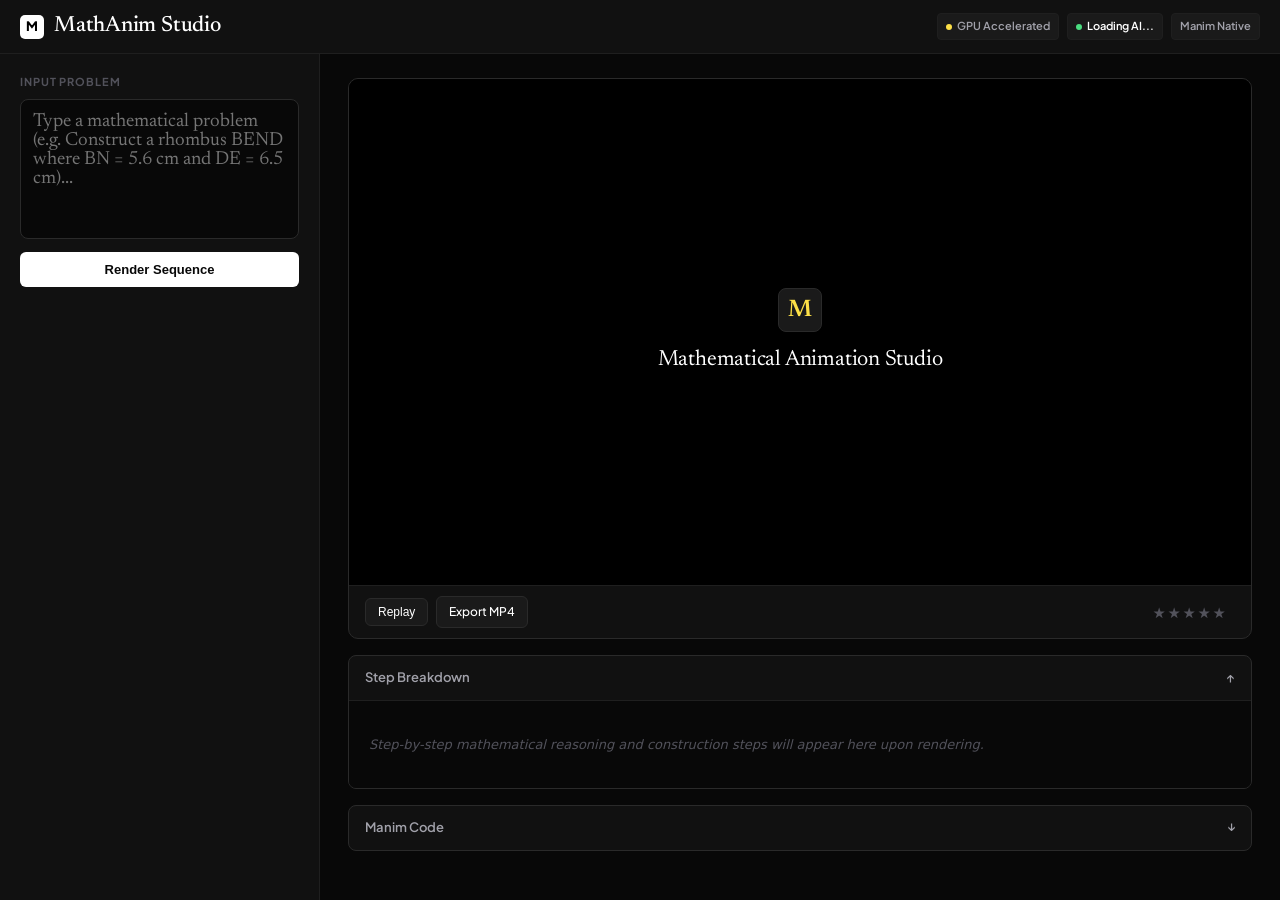
==== commit f466460f: "fix(ui): remove Quick Examples panel and preset description" ====
--- a/MathAnim Studio.html
+++ b/MathAnim Studio.html
@@ -95,7 +95,7 @@
       margin-bottom: 8px;
     }
     textarea#q {
-      width: 100%; height: 110px;
+      width: 100%; height: 140px;
       background: var(--bg-app);
       border: 1px solid var(--border);
       border-radius: 8px;
@@ -309,13 +309,6 @@
           </div>
         </div>
       </div>
-
-      <div>
-        <div class="section-label">Quick Examples</div>
-        <div id="examplesContainer">
-          <!-- Dynamically loaded from /examples -->
-        </div>
-      </div>
     </aside>
 
     <main>
@@ -324,7 +317,6 @@
           <div class="stage-idle" id="stageIdle">
             <div class="stage-idle-badge">M</div>
             <div class="stage-idle-title">Mathematical Animation Studio</div>
-            <div class="stage-idle-desc">Select a quick preset or type a problem to synthesize and render a step-by-step mathematical animation.</div>
           </div>
           <div class="stage-loading" id="stageLoading" style="display:none;">
             <div class="stage-loading-pulse"></div>
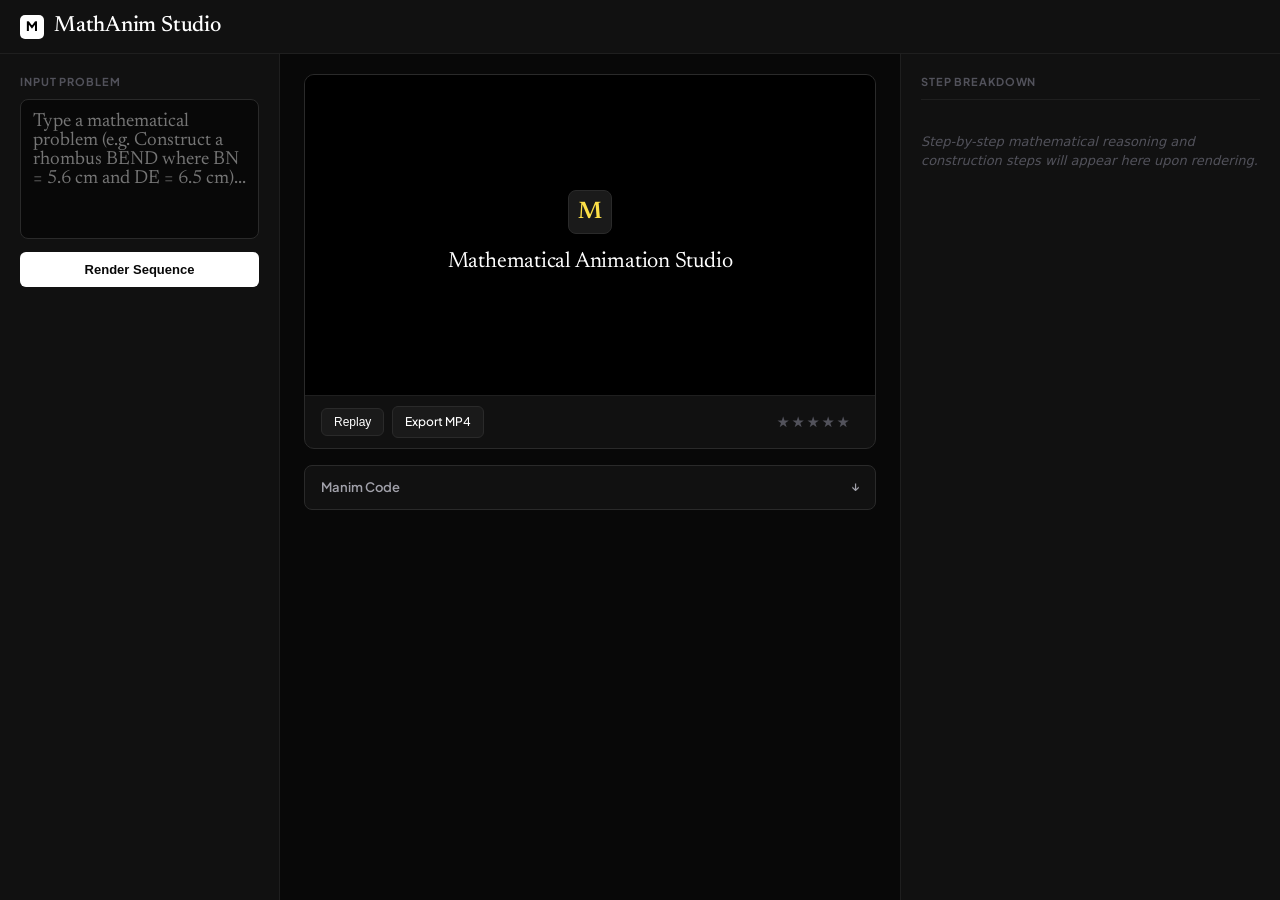
==== commit 11fdc92d: "feat(ui): 3-column studio layout with steps in right panel, removed header badges" ====
--- a/MathAnim Studio.html
+++ b/MathAnim Studio.html
@@ -77,11 +77,16 @@
     .badge-model { color: var(--text-main); }
     .app-grid {
       display: grid;
-      grid-template-columns: 320px 1fr;
+      grid-template-columns: 280px minmax(0, 1fr) 380px;
       flex: 1;
-    }
-    @media (max-width: 860px) { .app-grid { grid-template-columns: 1fr; } }
-    aside {
+      min-height: calc(100vh - 57px);
+    }
+    @media (max-width: 1200px) { .app-grid { grid-template-columns: 260px minmax(0, 1fr) 340px; } }
+    @media (max-width: 960px) {
+      .app-grid { grid-template-columns: 1fr; height: auto; }
+      aside.sidebar-right { border-left: none; border-top: 1px solid var(--border-subtle); }
+    }
+    aside.sidebar-left {
       background: var(--bg-sidebar);
       border-right: 1px solid var(--border-subtle);
       padding: 20px;
@@ -162,11 +167,23 @@
       background: rgba(239, 68, 68, 0.1); border: 1px solid rgba(239, 68, 68, 0.2);
       border-radius: 6px; padding: 8px 10px; margin-top: 8px;
     }
-    main {
-      padding: 24px 28px;
+    main.viewport-main {
+      padding: 20px 24px;
       display: flex; flex-direction: column; gap: 16px;
-      max-width: 1000px;
-    }
+      min-width: 0; overflow-y: auto;
+    }
+    aside.sidebar-right {
+      background: var(--bg-sidebar);
+      border-left: 1px solid var(--border-subtle);
+      padding: 20px;
+      display: flex; flex-direction: column; gap: 14px;
+      min-width: 0; overflow-y: auto;
+    }
+    .sidebar-right-header {
+      display: flex; justify-content: space-between; align-items: center;
+      padding-bottom: 8px; border-bottom: 1px solid var(--border-subtle);
+    }
+    .steps-scroll-panel { flex: 1; overflow-y: auto; }
     .viewport-card {
       background: var(--bg-sidebar);
       border: 1px solid var(--border);
@@ -255,7 +272,7 @@
     .step-row:first-child { padding-top: 0; }
     .step-idx { font-size: 12px; font-weight: 700; color: var(--text-dim); padding-top: 3px; }
     .step-body { display: flex; flex-direction: column; gap: 4px; }
-    .step-math { font-family: var(--font-serif); font-size: 20px; color: var(--text-main); line-height: 1.2; }
+    .step-math { font-family: var(--font-serif); font-size: 18px; color: var(--text-main); line-height: 1.3; word-break: break-word; }
     .step-txt { font-size: 13px; color: var(--text-muted); font-weight: 500; }
     .step-note {
       font-size: 12px; color: var(--text-muted); background: var(--bg-sidebar);
@@ -275,24 +292,10 @@
       <div class="brand-badge">M</div>
       <span class="brand-title">MathAnim Studio</span>
     </div>
-
-    <div class="header-badges">
-      <div class="badge badge-gpu">
-        <span class="badge-dot"></span>
-        <span>GPU Accelerated</span>
-      </div>
-      <div class="badge badge-model">
-        <span class="badge-dot" style="background:#4ade80;"></span>
-        <span id="modelBadge">Loading AI...</span>
-      </div>
-      <div class="badge badge-engine">
-        <span>Manim Native</span>
-      </div>
-    </div>
   </header>
 
   <div class="app-grid">
-    <aside>
+    <aside class="sidebar-left">
       <div>
         <div class="section-label">Input Problem</div>
         <textarea id="q" placeholder="Type a mathematical problem (e.g. Construct a rhombus BEND where BN = 5.6 cm and DE = 6.5 cm)..."></textarea>
@@ -311,7 +314,7 @@
       </div>
     </aside>
 
-    <main>
+    <main class="viewport-main">
       <div class="viewport-card">
         <div class="stage" id="stage">
           <div class="stage-idle" id="stageIdle">
@@ -346,15 +349,6 @@
         </div>
       </div>
 
-      <details open id="stepDrawer">
-        <summary><span>Step Breakdown</span><span class="chevron">↓</span></summary>
-        <div class="drawer-inner">
-          <div class="solution-block" id="steps">
-            <div class="empty-state">Step-by-step mathematical reasoning and construction steps will appear here upon rendering.</div>
-          </div>
-        </div>
-      </details>
-
       <details id="codeDrawer">
         <summary><span>Manim Code</span><span class="chevron">↓</span></summary>
         <div class="drawer-inner">
@@ -365,6 +359,17 @@
         </div>
       </details>
     </main>
+
+    <aside class="sidebar-right">
+      <div class="sidebar-right-header">
+        <span class="section-label" style="margin-bottom:0;">Step Breakdown</span>
+      </div>
+      <div class="steps-scroll-panel">
+        <div class="solution-block" id="steps">
+          <div class="empty-state">Step-by-step mathematical reasoning and construction steps will appear here upon rendering.</div>
+        </div>
+      </div>
+    </aside>
   </div>
 
   <script src="/static/script.js"></script>
